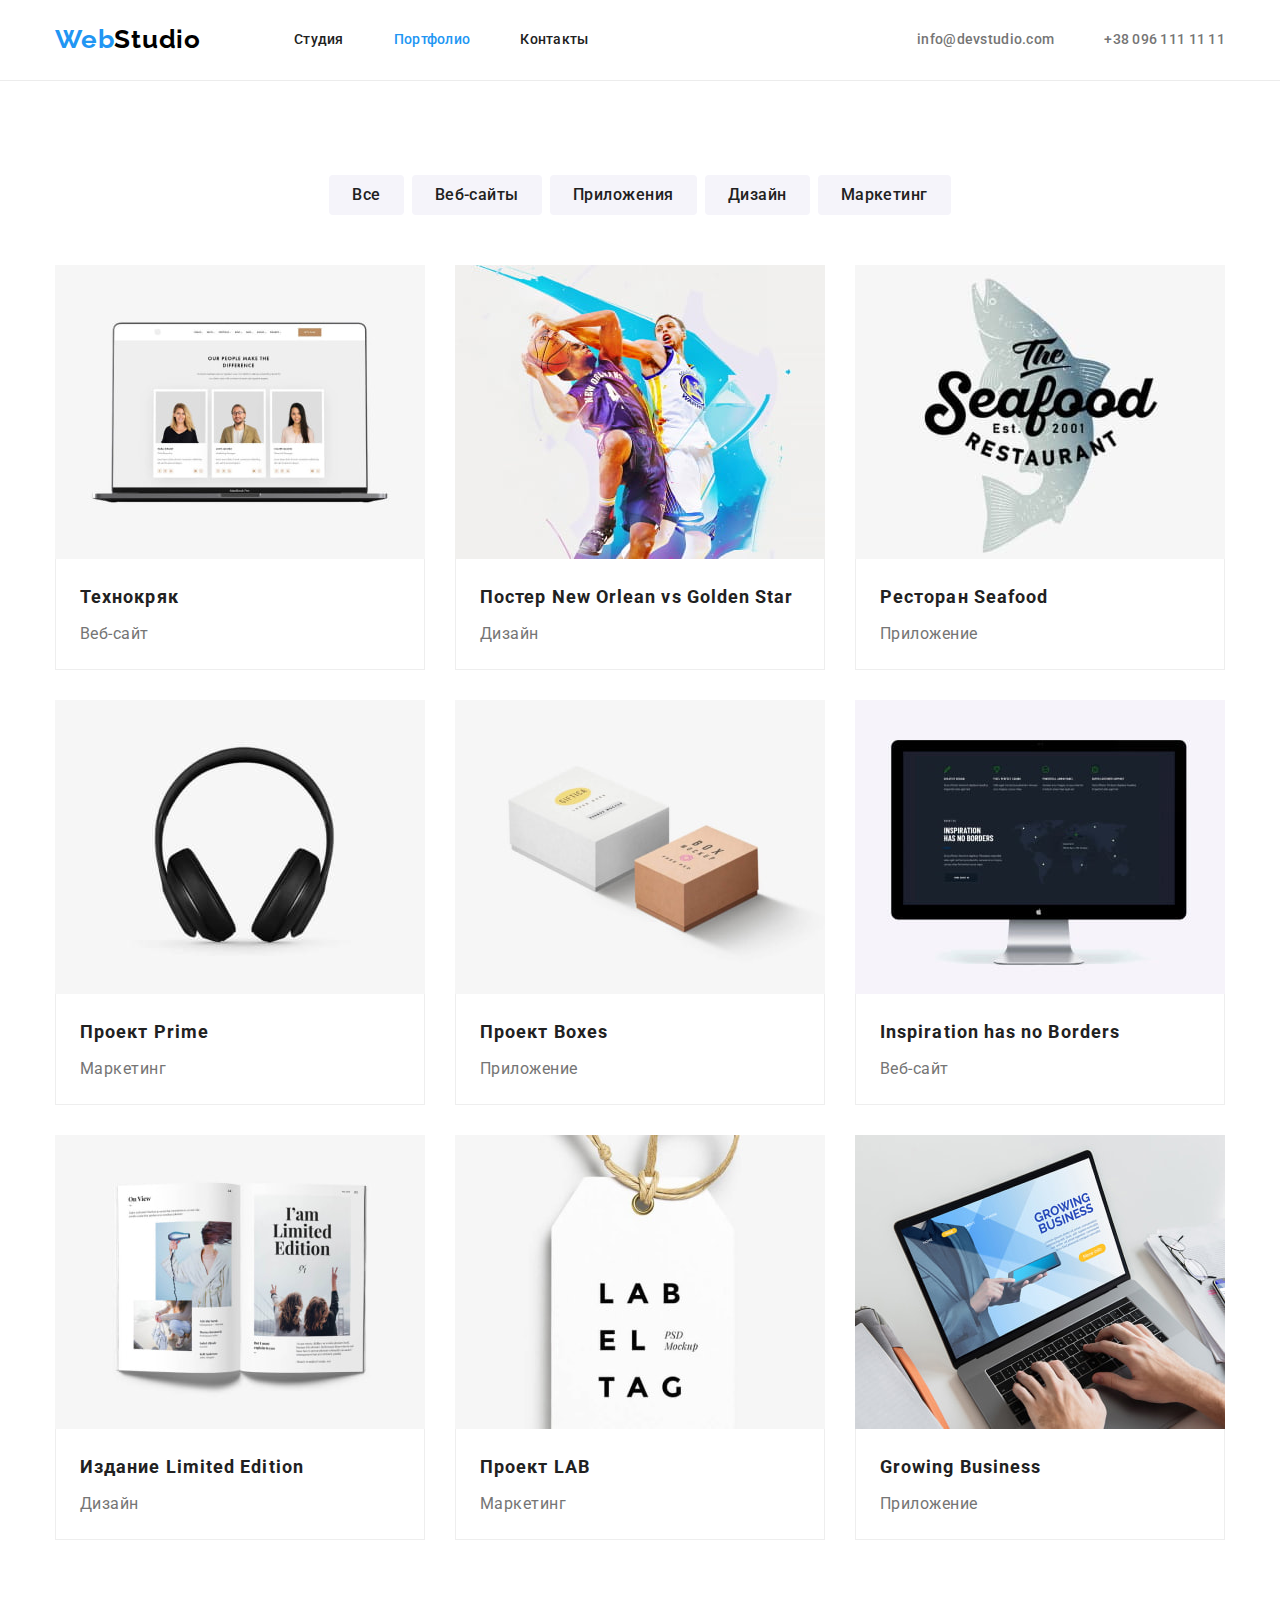
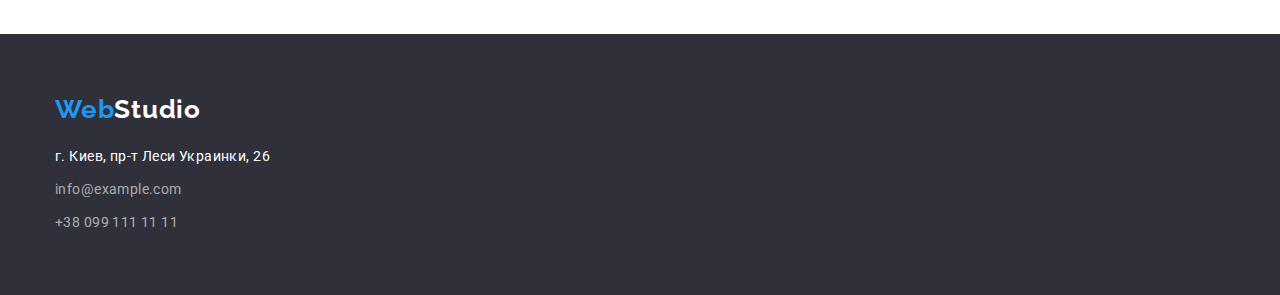
==== portfolio.html @ 54af05c6 "Копирует файлы из предыдущего репозитория" ====
<!DOCTYPE html>
<html lang="ru">
  <head>
    <meta charset="UTF-8" />
    <meta http-equiv="X-UA-Compatible" content="IE=edge" />
    <meta name="viewport" content="width=device-width, initial-scale=1.0" />
    <title>Веб-студия</title>
    <link rel="preconnect" href="https://fonts.googleapis.com" />
    <link rel="preconnect" href="https://fonts.gstatic.com" crossorigin />
    <link
      href="https://fonts.googleapis.com/css2?family=Raleway:wght@700&family=Roboto:wght@400;500;700;900&display=swap"
      rel="stylesheet"
    />
    <link
      rel="stylesheet"
      href="https://cdnjs.cloudflare.com/ajax/libs/modern-normalize/1.1.0/modern-normalize.min.css"
    />
    <link rel="stylesheet" href="./сss/styles.css" />
  </head>
  <body>
    <header class="header">
      <div class="container header-container">
        <nav class="site-nav">
          <a class="logo link" lang="en" href="./index.html"
            >Web<span class="logo-header">Studio</span></a
          >
          <ul class="nav-list list">
            <li class="nav-item">
              <a class="nav-link link" href="./index.html">Студия</a>
            </li>
            <li class="nav-item">
              <a class="nav-link link current" href="./portfolio.html">Портфолио</a>
            </li>
            <li class="nav-item"><a class="nav-link link" href="#contacts">Контакты</a></li>
          </ul>
        </nav>
        <ul class="contact-list list">
          <li class="contact-header-item">
            <a class="contact-header-link link" href="mailto:info@devstudio.com"
              >info@devstudio.com</a
            >
          </li>
          <li class="contact-header-item">
            <a class="contact-header-link link" href="tel:+380961111111">+38 096 111 11 11</a>
          </li>
        </ul>
      </div>
    </header>
    <main>
      <section class="section">
        <div class="container">
          <h1 class="visually-hidden">Портфолио cтудии</h1>
          <ul class="button-list list">
            <li class="portfolio-button-item">
              <button class="portfolio-button" type="button">Все</button>
            </li>
            <li class="portfolio-button-item">
              <button class="portfolio-button" type="button">Веб-сайты</button>
            </li>
            <li class="portfolio-button-item">
              <button class="portfolio-button" type="button">Приложения</button>
            </li>
            <li class="portfolio-button-item">
              <button class="portfolio-button" type="button">Дизайн</button>
            </li>
            <li class="portfolio-button-item">
              <button class="portfolio-button" type="button">Маркетинг</button>
            </li>
          </ul>
          <ul class="portfolio-list list">
            <li class="portfolio-card">
              <img
                src="./images/portfolio-img1.jpg"
                alt="Проект веб-сайта"
                width="370"
                height="294"
              />
              <div class="portfolio-wrapper">
                <h2 class="portfolio-title">Технокряк</h2>
                <p class="portfolio-text">Веб-сайт</p>
              </div>
            </li>
            <li class="portfolio-card">
              <img
                src="./images/portfolio-img2.jpg"
                alt="Проект дизайна постера"
                width="370"
                height="294"
              />
              <div class="portfolio-wrapper">
                <h2 class="portfolio-title">
                  Постер <span lang="en">New Orlean vs Golden Star</span>
                </h2>
                <p class="portfolio-text">Дизайн</p>
              </div>
            </li>
            <li class="portfolio-card">
              <img
                src="./images/portfolio-img3.jpg"
                alt="Проект приложения"
                width="370"
                height="294"
              />
              <div class="portfolio-wrapper">
                <h2 class="portfolio-title">Ресторан <span lang="en">Seafood</span></h2>
                <p class="portfolio-text">Приложение</p>
              </div>
            </li>
            <li class="portfolio-card">
              <img
                src="./images/portfolio-img4.jpg"
                alt="Маркетинговый проект"
                width="370"
                height="294"
              />
              <div class="portfolio-wrapper">
                <h2 class="portfolio-title">Проект <span lang="en">Prime</span></h2>
                <p class="portfolio-text">Маркетинг</p>
              </div>
            </li>
            <li class="portfolio-card">
              <img
                src="./images/portfolio-img5.jpg"
                alt="Проект приложения"
                width="370"
                height="294"
              />
              <div class="portfolio-wrapper">
                <h2 class="portfolio-title">Проект <span lang="en">Boxes</span></h2>
                <p class="portfolio-text">Приложение</p>
              </div>
            </li>
            <li class="portfolio-card">
              <img
                src="./images/portfolio-img6.jpg"
                alt="Проект веб-сайта"
                width="370"
                height="294"
              />
              <div class="portfolio-wrapper">
                <h2 class="portfolio-title" lang="en">Inspiration has no Borders</h2>
                <p class="portfolio-text">Веб-сайт</p>
              </div>
            </li>
            <li class="portfolio-card">
              <img
                src="./images/portfolio-img7.jpg"
                alt="Проект дизайна издания"
                width="370"
                height="294"
              />
              <div class="portfolio-wrapper">
                <h2 class="portfolio-title">Издание <span lang="en">Limited Edition</span></h2>
                <p class="portfolio-text">Дизайн</p>
              </div>
            </li>
            <li class="portfolio-card">
              <img
                src="./images/portfolio-img8.jpg"
                alt="Маркетинговый проект"
                width="370"
                height="294"
              />
              <div class="portfolio-wrapper">
                <h2 class="portfolio-title">Проект <span lang="en">LAB</span></h2>
                <p class="portfolio-text">Маркетинг</p>
              </div>
            </li>
            <li class="portfolio-card">
              <img
                src="./images/portfolio-img9.jpg"
                alt="Проект приложения"
                width="370"
                height="294"
              />
              <div class="portfolio-wrapper">
                <h2 class="portfolio-title" lang="en">Growing Business</h2>
                <p class="portfolio-text">Приложение</p>
              </div>
            </li>
          </ul>
        </div>
      </section>
    </main>
    <footer class="footer">
      <div class="container">
        <a class="logo link" lang="en" href="./index.html"
          >Web<span class="logo-footer">Studio</span></a
        >
        <address id="contacts">
          <ul class="list">
            <li class="adress-street-item">
              <a class="address-street link" href="https://goo.gl/maps/kSrC2yLhnCnVmhvy7"
                >г. Киев, пр-т Леси Украинки, 26</a
              >
            </li>
            <li class="contact-footer-item">
              <a class="contact-footer link" href="mailto:info@example.com">info@example.com</a>
            </li>
            <li class="contact-footer-item">
              <a class="contact-footer link" href="tel:+380991111111">+38 099 111 11 11</a>
            </li>
          </ul>
        </address>
      </div>
    </footer>
  </body>
</html>
---- сss/styles.css ----
:root {
  --primary-white-color: #ffffff; /**белый цвет фона и текста, логотипа в футере**/
  --theme-dark-color: #2f303a; /*темно серый цвет фона**/
  --theme-light-color: #f5f4fa; /**светло серый текст фона**/
  --accent-color: #2196f3; /**синий цвет выделения ссылок и кнопок при ховере, фокусе**/
  --text-primary-color: #212121; /**темно серый цвет тектса**/
  --text-secondary-color: #757575; /**основной светло серый цвет текста**/
  --text-primary-font: Roboto, sans-serif; /**основшой шрифт текта**/
  --text-secondary-font: Raleway, sans-serif; /**шрифт текста логотипа**/
}
body {
  font-family: var(--text-primary-font);
  color: var(--text-primary-color);
  background-color: var(--primary-white-color);
}

/* ПАРАМЕТРЫ КОНТЕЙНЕРА */
.container {
  margin-left: auto;
  margin-right: auto;
  width: 1200px;
  padding-left: 15px;
  padding-right: 15px;
}

/* СБРОС ОФОРМЛЕНИЯ ДЛЯ СПИСКОВ И ССЫЛОК; СБРОС PADDING И MARGIN ДЛЯ СПИСКОВ, ТЕКСТА, ЗАГЛАВИЙ*/
h1,
h2,
h3,
p {
  margin-top: 0;
  margin-bottom: 0;
}
ul {
  margin-top: 0;
  margin-bottom: 0;
  padding-left: 0;
}
img {
  display: block;
  max-width: 100%;
  height: auto;
}

.list {
  list-style: none;
}
.link {
  text-decoration: none;
}
.visually-hidden {
  position: absolute;
  width: 1px;
  height: 1px;
  margin: -1px;
  border: 0;
  padding: 0;
  white-space: nowrap;
  clip-path: inset(100%);
  clip: rect(0 0 0 0);
  overflow: hidden;
}
/* НEADER */
.header {
  padding-top: 24px;
  padding-bottom: 25px;
  border-bottom: 1px solid #ececec;
}
.header-container {
  display: flex;
  align-items: center;
}
/* LOGO-HEADER + LOGO-FOOTER*/
.logo {
  font-family: var(--text-secondary-font);
  font-weight: 700;
  font-size: 26px;
  line-height: 1.19;
  letter-spacing: 0.03em;
  color: var(--accent-color);
  margin-right: 93px;
}
.logo-header {
  color: #000000;
}
.logo-footer {
  color: var(--primary-white-color);
}

/*НАВИГАЦИЯ САЙТА И КОНТАКТЫ В ХЕДЕРЕ */
.site-nav,
.nav-list {
  display: flex;
  align-items: center;
}
.contact-list {
  display: flex;
  align-items: center;
  margin-left: auto;
}
.nav-item:not(:last-child) {
  margin-right: 50px;
}
.contact-header-item:not(:last-child) {
  margin-right: 50px;
}
.nav-link,
.contact-header-link {
  font-weight: 500;
  font-size: 14px;
  line-height: 1.14;
  letter-spacing: 0.02em;
  padding: 10px 0;
}
.nav-link {
  color: var(--text-primary-color);
}
.contact-header-link {
  color: var(--text-secondary-color);
}
.nav-link:focus,
.nav-link:hover,
.contact-header-link:focus,
.contact-header-link:hover {
  color: var(--accent-color);
}
.current {
  color: var(--accent-color);
}

/* FOTTER */
.footer {
  background-color: var(--theme-dark-color);
  padding-top: 60px;
  padding-bottom: 60px;
}
address {
  font-style: normal;
  margin-top: 20px;
}
.adress-street-item {
  margin-bottom: 9px;
}
.contact-footer-item:not(:last-child) {
  margin-bottom: 9px;
}
.address-street,
.contact-footer {
  font-size: 14px;
  line-height: 1.71;
  letter-spacing: 0.03em;
}
.address-street {
  color: var(--primary-white-color);
}
.contact-footer {
  color: rgba(255, 255, 255, 0.6);
}
.contact-footer:hover,
.contact-footer:focus {
  color: var(--accent-color);
}

/* MAIN*/
/* HERO */
.hero {
  background-color: var(--theme-dark-color);
  text-align: center;
  padding-top: 200px;
  padding-bottom: 200px;
}
.hero-title {
  font-weight: 900;
  font-size: 44px;
  line-height: 1.36;
  text-align: center;
  letter-spacing: 0.06em;
  text-transform: uppercase;
  color: var(--primary-white-color);
  width: 696px;
  margin-bottom: 30px;
  margin-left: auto;
  margin-right: auto;
}
.hero-button {
  font-family: var(--text-primary-font);
  font-weight: 700;
  font-size: 16px;
  line-height: 1.88;
  text-align: center;
  letter-spacing: 0.06em;
  cursor: pointer;
  color: var(--primary-white-color);
  background-color: var(--accent-color);
  padding: 10px 32px;
  min-width: 200px;
  border: 1px solid transparent;
  border-radius: 4px;
  box-shadow: 0px 4px 4px rgba(0, 0, 0, 0.15);
}
.hero-button:hover,
.hero-button:focus {
  background-color: #188ce8;
}
/* CЕКЦИИ  */
.section {
  padding-top: 94px;
  padding-bottom: 94px;
}

/* ОСОБЕННОСТИ */
.features-list {
  display: flex;
  align-items: center;
}
.features-item {
  flex-basis: calc((100% - 90px) / 4);
}
.features-item:not(:last-child) {
  margin-right: 30px;
}
.features-title {
  font-weight: 700;
  font-size: 14px;
  line-height: 1.14;
  letter-spacing: 0.03em;
  text-transform: uppercase;
  margin-bottom: 10px;
}
.features-text {
  font-size: 14px;
  line-height: 1.71;
  letter-spacing: 0.03em;
  color: var(--text-secondary-color);
}

/* ЧЕМ МЫ ЗАНИМАЕМСЯ + НАША КОМАНДА */
.section-title {
  font-weight: 700;
  font-size: 36px;
  line-height: 1.17;
  text-align: center;
  letter-spacing: 0.03em;
  margin-bottom: 50px;
}
.work-directions {
  padding-top: 0;
}
.work-directions-list {
  display: flex;
}
.work-directions-item {
  flex-basis: calc((100% - 60px) / 3);
}
.work-directions-item:not(:last-child) {
  margin-right: 30px;
}
.team {
  background-color: var(--theme-light-color);
}
.team-list {
  display: flex;
  flex-wrap: wrap;
}
.team-card {
  background-color: var(--primary-white-color);
  flex-basis: calc((100% - 90px) / 4);
}
.team-card:not(:last-child) {
  margin-right: 30px;
}
.team-wrapper {
  padding-top: 30px;
  padding-bottom: 30px;
  border-radius: 0px 0px 4px 4px;
  box-shadow: 0px 1px 3px rgba(0, 0, 0, 0.12), 0px 1px 1px rgba(0, 0, 0, 0.14),
    0px 2px 1px rgba(0, 0, 0, 0.2);
}
.team-title,
.team-text {
  font-size: 16px;
  line-height: 1.19;
  text-align: center;
  letter-spacing: 0.03em;
}
.team-title {
  font-weight: 500;
  margin-bottom: 10px;
}
.team-text {
  color: var(--text-secondary-color);
}

/*///////////////////////ВТОРАЯ СТРАНИЦА/////////////////////////////  */
/*ПОРТФОЛИО */
.button-list {
  display: flex;
  justify-content: center;
  margin-bottom: 50px;
}
.portfolio-button {
  font-family: var(--text-primary-font);
  font-weight: 500;
  font-size: 16px;
  line-height: 1.63;
  text-align: center;
  letter-spacing: 0.03em;
  cursor: pointer;
  color: var(--text-primary-color);
  background-color: var(--theme-light-color);
  padding: 6px 22px;
  min-width: 73px;
  border: 1px solid transparent;
  border-radius: 4px;
}
.portfolio-button-item:not(:last-child) {
  margin-right: 8px;
}
.portfolio-button:active,
.portfolio-button:hover,
.portfolio-button:focus {
  color: var(--primary-white-color);
  background-color: var(--accent-color);
  box-shadow: 0px 3px 1px rgba(0, 0, 0, 0.1), 0px 1px 2px rgba(0, 0, 0, 0.08),
    0px 2px 2px rgba(0, 0, 0, 0.12);
}
.portfolio-list {
  display: flex;
  flex-wrap: wrap;
}
.portfolio-card {
  flex-basis: calc((100% - 60px) / 3);
}
.portfolio-card:not(:nth-child(3n)) {
  margin-right: 30px;
}
.portfolio-card:not(:nth-last-child(-n + 3)) {
  margin-bottom: 30px;
}
.portfolio-wrapper {
  padding: 20px 24px;
  border-left: 1px solid #eeeeee;
  border-right: 1px solid #eeeeee;
  border-bottom: 1px solid #eeeeee;
}
.portfolio-title {
  font-weight: 700;
  font-size: 18px;
  line-height: 2;
  letter-spacing: 0.06em;
  margin-bottom: 4px;
}
.portfolio-text {
  font-size: 16px;
  line-height: 1.88;
  letter-spacing: 0.03em;
  color: var(--text-secondary-color);
}
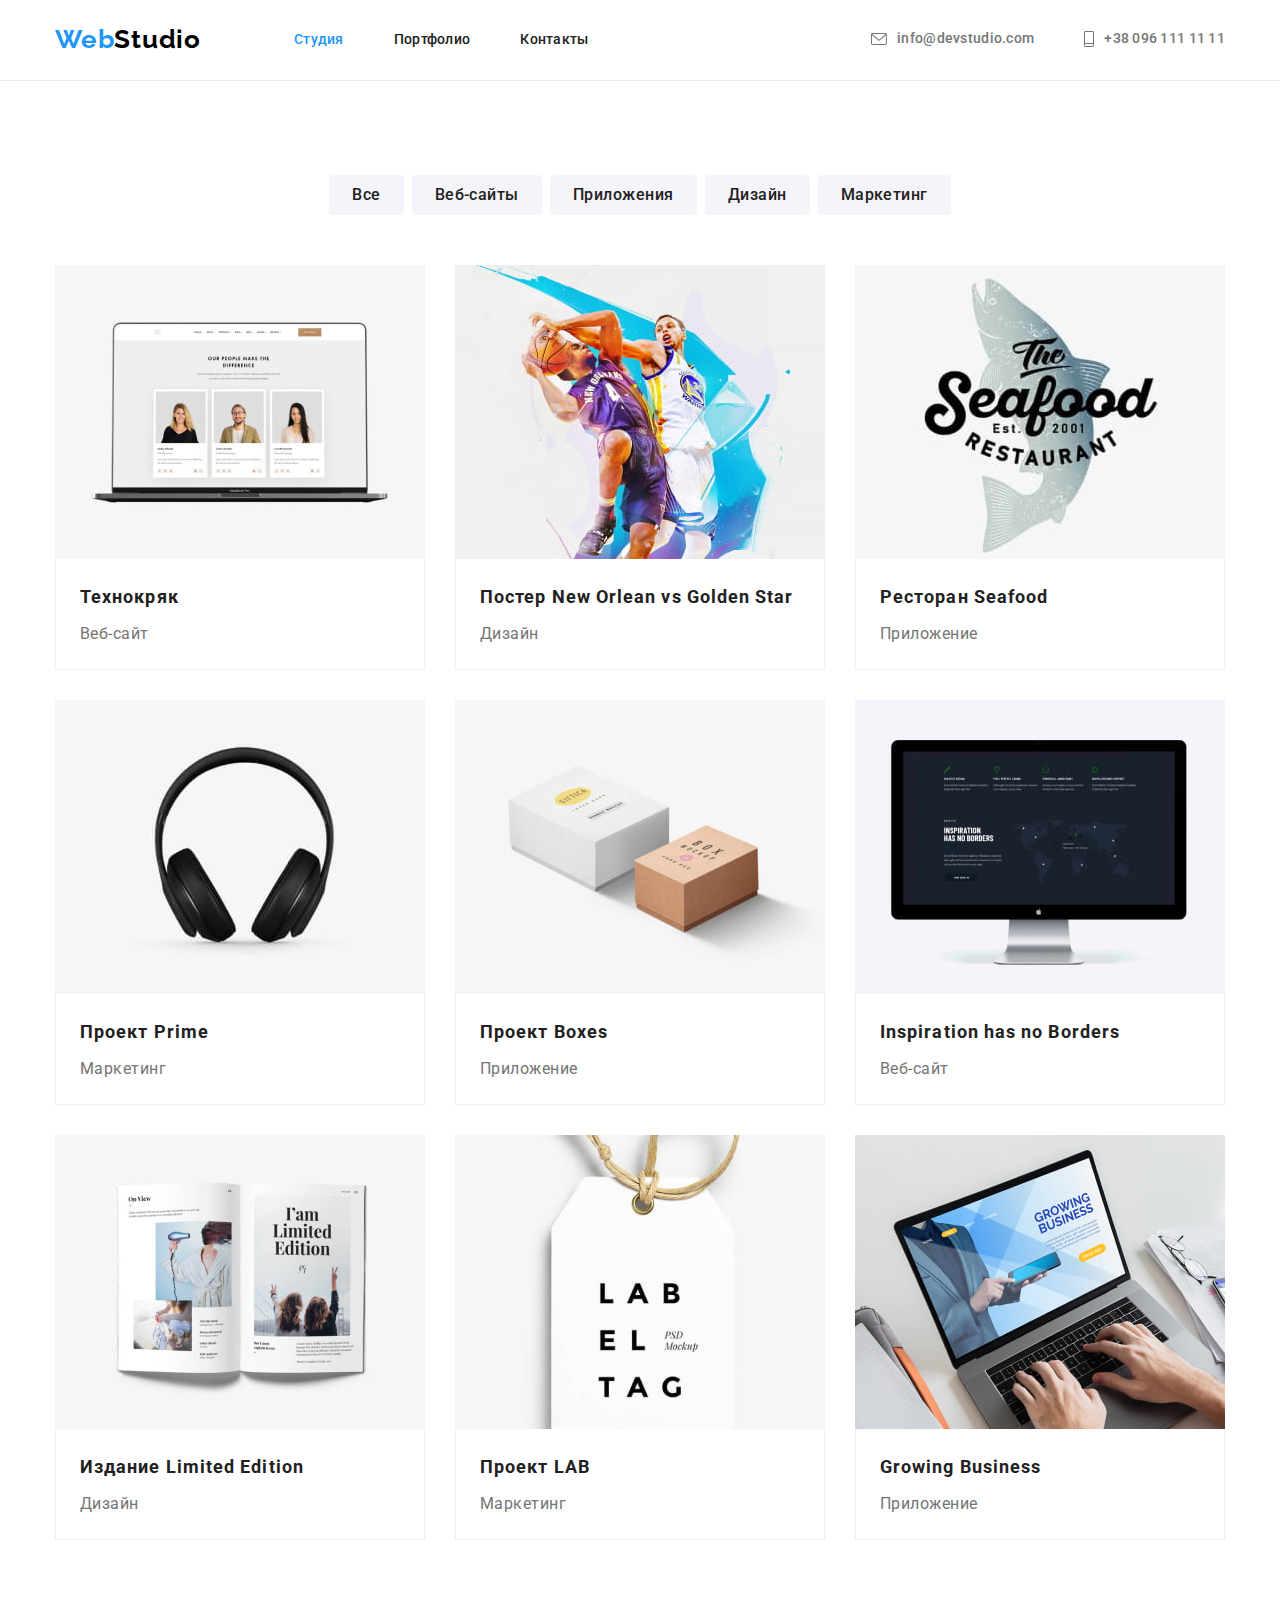
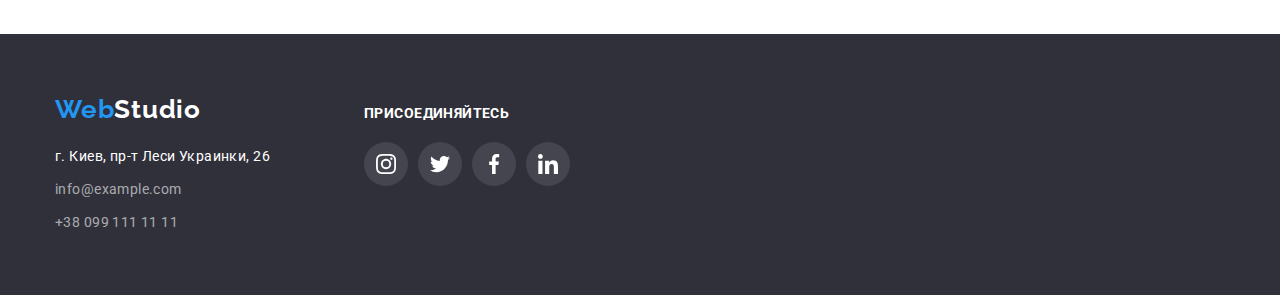
==== commit 5bf44224: "Добавляет хедер и футер с изменениями в портфолио" ====
--- a/portfolio.html
+++ b/portfolio.html
@@ -26,22 +26,28 @@
           >
           <ul class="nav-list list">
             <li class="nav-item">
-              <a class="nav-link link" href="./index.html">Студия</a>
+              <a class="nav-link link current" href="./index.html">Студия</a>
             </li>
             <li class="nav-item">
-              <a class="nav-link link current" href="./portfolio.html">Портфолио</a>
+              <a class="nav-link link" href="./portfolio.html">Портфолио</a>
             </li>
             <li class="nav-item"><a class="nav-link link" href="#contacts">Контакты</a></li>
           </ul>
         </nav>
         <ul class="contact-list list">
           <li class="contact-header-item">
-            <a class="contact-header-link link" href="mailto:info@devstudio.com"
+            <a class="contact-header-link link" href="mailto:info@devstudio.com">
+              <svg class="contact-icon" width="16" height="12">
+                <use href="./images/icons.svg#mail"></use></svg
               >info@devstudio.com</a
             >
           </li>
           <li class="contact-header-item">
-            <a class="contact-header-link link" href="tel:+380961111111">+38 096 111 11 11</a>
+            <a class="contact-header-link link" href="tel:+380961111111">
+              <svg class="contact-icon" width="10" height="16">
+                <use href="./images/icons.svg#phone"></use></svg
+              >+38 096 111 11 11</a
+            >
           </li>
         </ul>
       </div>
@@ -183,25 +189,60 @@
       </section>
     </main>
     <footer class="footer">
-      <div class="container">
-        <a class="logo link" lang="en" href="./index.html"
-          >Web<span class="logo-footer">Studio</span></a
-        >
-        <address id="contacts">
-          <ul class="list">
-            <li class="adress-street-item">
-              <a class="address-street link" href="https://goo.gl/maps/kSrC2yLhnCnVmhvy7"
-                >г. Киев, пр-т Леси Украинки, 26</a
-              >
-            </li>
-            <li class="contact-footer-item">
-              <a class="contact-footer link" href="mailto:info@example.com">info@example.com</a>
-            </li>
-            <li class="contact-footer-item">
-              <a class="contact-footer link" href="tel:+380991111111">+38 099 111 11 11</a>
-            </li>
-          </ul>
-        </address>
+      <div class="container footer-container">
+        <div class="adress-panel">
+          <a class="logo link" lang="en" href="./index.html"
+            >Web<span class="logo-footer">Studio</span></a
+          >
+          <address id="contacts">
+            <ul class="list">
+              <li class="adress-street-item">
+                <a class="address-street link" href="https://goo.gl/maps/kSrC2yLhnCnVmhvy7"
+                  >г. Киев, пр-т Леси Украинки, 26</a
+                >
+              </li>
+              <li class="contact-footer-item">
+                <a class="contact-footer link" href="mailto:info@example.com">info@example.com</a>
+              </li>
+              <li class="contact-footer-item">
+                <a class="contact-footer link" href="tel:+380991111111">+38 099 111 11 11</a>
+              </li>
+            </ul>
+          </address>
+        </div>
+        <div class="join-panel">
+          <p class="join-panel-text">Присоединяйтесь</p>
+          <ul class="footer-social-list list">
+            <li class="footer-social-list-item">
+              <a class="footer-social-list-link" href="https://www.instagram.com/" target="_blank">
+                <svg class="footer-social-list-icon" width="20" height="20">
+                  <use href="./images/icons.svg#instagram"></use>
+                </svg>
+              </a>
+            </li>
+            <li class="footer-social-list-item">
+              <a class="footer-social-list-link" href="https://twitter.com/" target="_blank">
+                <svg class="footer-social-list-icon" width="20" height="20">
+                  <use href="./images/icons.svg#twitter"></use>
+                </svg>
+              </a>
+            </li>
+            <li class="footer-social-list-item">
+              <a class="footer-social-list-link" href="https://uk-ua.facebook.com/" target="_blank">
+                <svg class="footer-social-list-icon" width="20" height="20">
+                  <use href="./images/icons.svg#facebook"></use>
+                </svg>
+              </a>
+            </li>
+            <li class="footer-social-list-item">
+              <a class="footer-social-list-link" href="https://www.linkedin.com/" target="_blank">
+                <svg class="footer-social-list-icon" width="20" height="20">
+                  <use href="./images/icons.svg#linkedin"></use>
+                </svg>
+              </a>
+            </li>
+          </ul>
+        </div>
       </div>
     </footer>
   </body>
--- a/сss/styles.css
+++ b/сss/styles.css
@@ -7,6 +7,7 @@
   --text-secondary-color: #757575; /**основной светло серый цвет текста**/
   --text-primary-font: Roboto, sans-serif; /**основшой шрифт текта**/
   --text-secondary-font: Raleway, sans-serif; /**шрифт текста логотипа**/
+  --icon-primary-color: #afb1b8; /**основной цвет иконок соцсетей и партнеров**/
 }
 body {
   font-family: var(--text-primary-font);
@@ -110,13 +111,15 @@
   font-size: 14px;
   line-height: 1.14;
   letter-spacing: 0.02em;
-  padding: 10px 0;
+  padding: 5px 0;
 }
 .nav-link {
   color: var(--text-primary-color);
 }
 .contact-header-link {
   color: var(--text-secondary-color);
+  display: flex;
+  align-items: center;
 }
 .nav-link:focus,
 .nav-link:hover,
@@ -124,6 +127,14 @@
 .contact-header-link:hover {
   color: var(--accent-color);
 }
+.contact-icon {
+  fill: var(--text-secondary-color);
+  margin-right: 10px;
+}
+.contact-header-link:focus .contact-icon,
+.contact-header-link:hover .contact-icon {
+  fill: var(--accent-color);
+}
 .current {
   color: var(--accent-color);
 }
@@ -138,6 +149,13 @@
   font-style: normal;
   margin-top: 20px;
 }
+.footer-container {
+  display: flex;
+  align-items: baseline;
+}
+.adress-panel {
+  margin-right: 70px;
+}
 .adress-street-item {
   margin-bottom: 9px;
 }
@@ -160,11 +178,44 @@
 .contact-footer:focus {
   color: var(--accent-color);
 }
-
+.join-panel-text {
+  font-weight: 700;
+  font-size: 14px;
+  line-height: 1.14;
+  letter-spacing: 0.03em;
+  text-transform: uppercase;
+  color: var(--primary-white-color);
+  margin-bottom: 20px;
+}
+.footer-social-list {
+  display: flex;
+}
+.footer-social-list-item:not(:last-child) {
+  margin-right: 10px;
+}
+.footer-social-list-link {
+  display: flex;
+  justify-content: center;
+  align-items: center;
+  height: 44px;
+  width: 44px;
+  border-radius: 50%;
+  background: rgba(255, 255, 255, 0.1);
+}
+.footer-social-list-icon {
+  fill: var(--primary-white-color);
+}
+.footer-social-list-link:hover,
+.footer-social-list-link:focus {
+  background-color: var(--accent-color);
+}
 /* MAIN*/
 /* HERO */
 .hero {
+  background-image: linear-gradient(rgba(47, 48, 58, 0.4), rgba(47, 48, 58, 0.4)),
+    url('../images/hero-bg.jpg');
   background-color: var(--theme-dark-color);
+  background-size: cover;
   text-align: center;
   padding-top: 200px;
   padding-bottom: 200px;
@@ -211,13 +262,22 @@
 /* ОСОБЕННОСТИ */
 .features-list {
   display: flex;
-  align-items: center;
 }
 .features-item {
   flex-basis: calc((100% - 90px) / 4);
 }
 .features-item:not(:last-child) {
   margin-right: 30px;
+}
+.features-icon-wrapper {
+  display: flex;
+  justify-content: center;
+  align-items: center;
+  padding: 25px 100px;
+  background-color: #f5f4fa;
+  margin-bottom: 30px;
+  min-height: 120px;
+  border-radius: 4px;
 }
 .features-title {
   font-weight: 700;
@@ -270,8 +330,7 @@
   margin-right: 30px;
 }
 .team-wrapper {
-  padding-top: 30px;
-  padding-bottom: 30px;
+  padding: 30px 32px;
   border-radius: 0px 0px 4px 4px;
   box-shadow: 0px 1px 3px rgba(0, 0, 0, 0.12), 0px 1px 1px rgba(0, 0, 0, 0.14),
     0px 2px 1px rgba(0, 0, 0, 0.2);
@@ -289,8 +348,61 @@
 }
 .team-text {
   color: var(--text-secondary-color);
-}
-
+  margin-bottom: 16px;
+}
+.social-list {
+  display: flex;
+  justify-content: space-between;
+}
+.social-list-link {
+  display: flex;
+  justify-content: center;
+  align-items: center;
+  height: 44px;
+  width: 44px;
+  border-radius: 50%;
+}
+.social-list-icon {
+  fill: var(--icon-primary-color);
+}
+.social-list-link:hover,
+.social-list-link:focus {
+  background-color: var(--accent-color);
+}
+.social-list-link:hover .social-list-icon,
+.social-list-link:focus .social-list-icon {
+  fill: var(--primary-white-color);
+}
+
+/* ПОСТОЯННЫЕ КЛИЕНТЫ */
+.clients-list {
+  display: flex;
+}
+.clients-item {
+  flex-basis: calc((100% - 150px) / 6);
+}
+.clients-item:not(:last-child) {
+  margin-right: 30px;
+}
+.clients-link {
+  display: flex;
+  justify-content: center;
+  align-items: center;
+  min-height: 92px;
+  border: 1px solid var(--icon-primary-color);
+  border-radius: 4px;
+}
+.clients-icon {
+  fill: var(--icon-primary-color);
+}
+.clients-link:hover,
+.client-link:focus {
+  border: 1px solid var(--accent-color);
+}
+.clients-link:hover .clients-icon,
+.clients-link:focus .clients-icon {
+  fill: var(--accent-color);
+}
 /*///////////////////////ВТОРАЯ СТРАНИЦА/////////////////////////////  */
 /*ПОРТФОЛИО */
 .button-list {
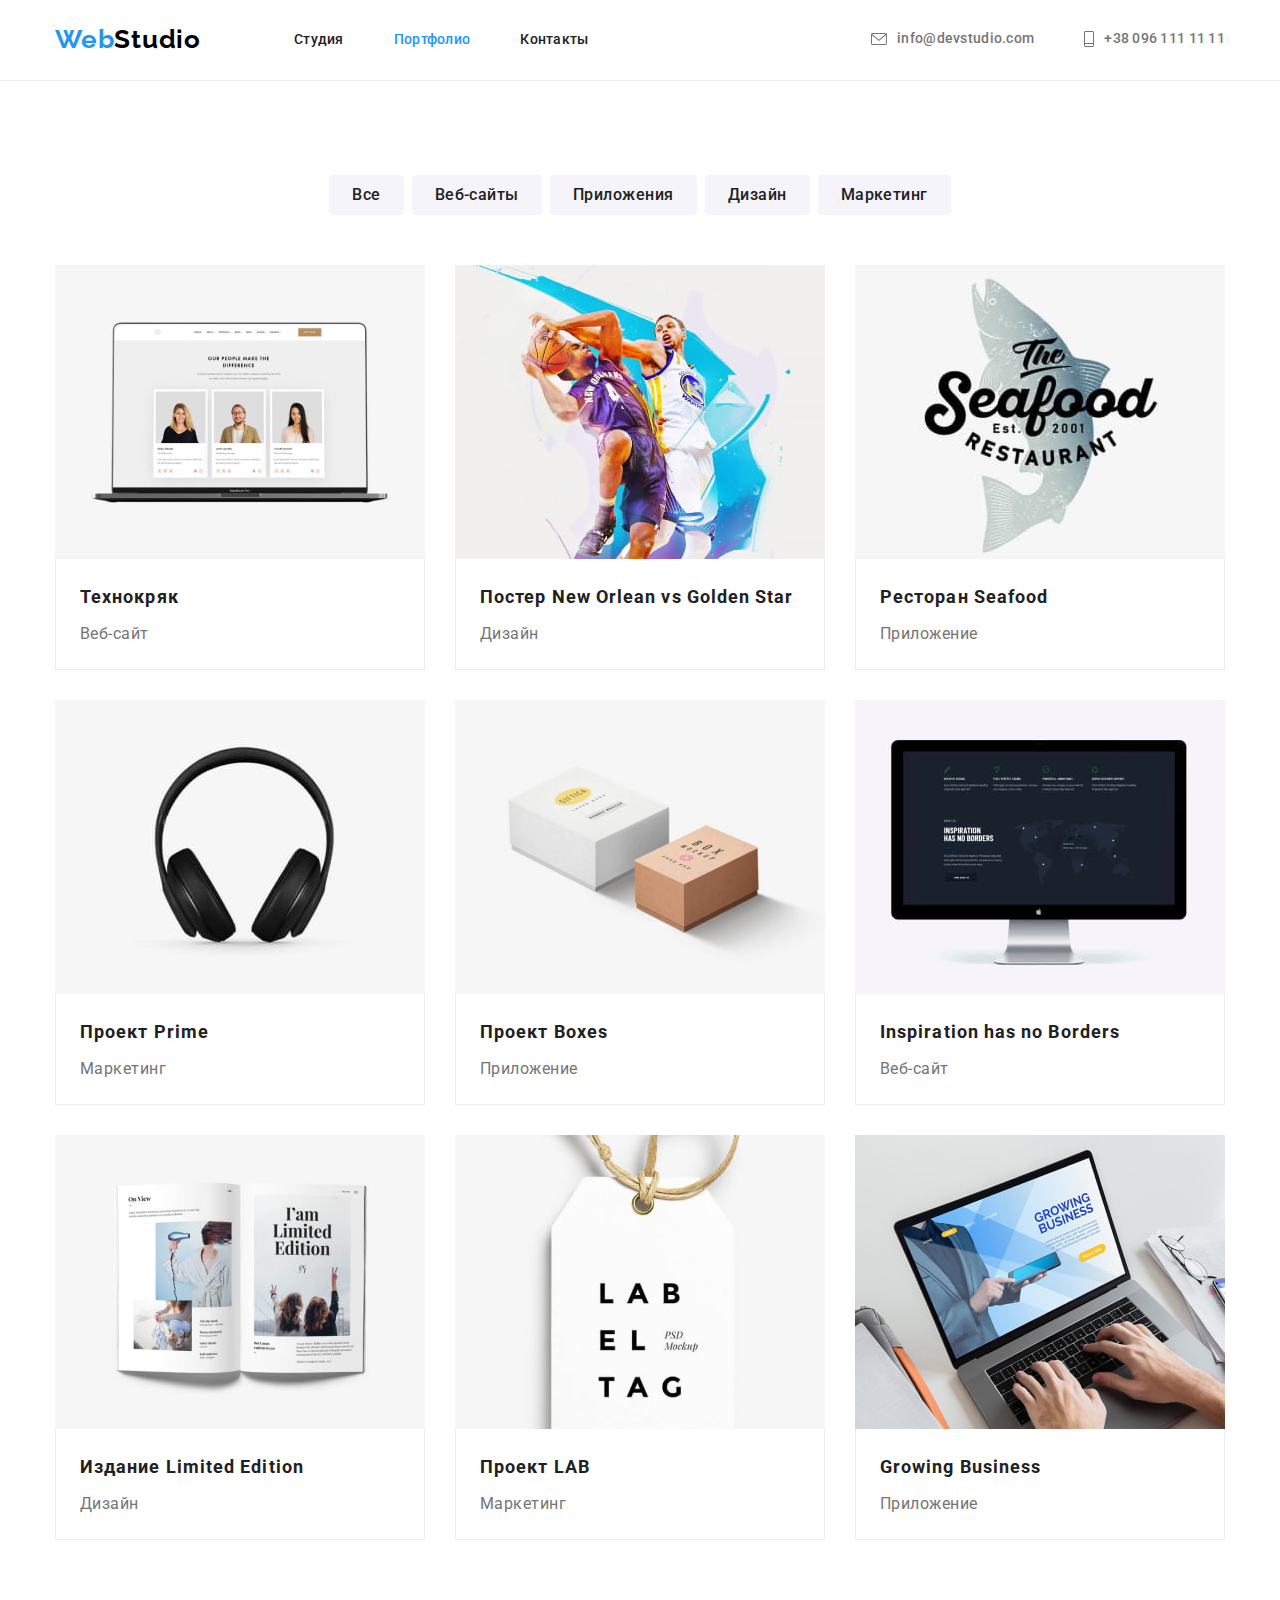
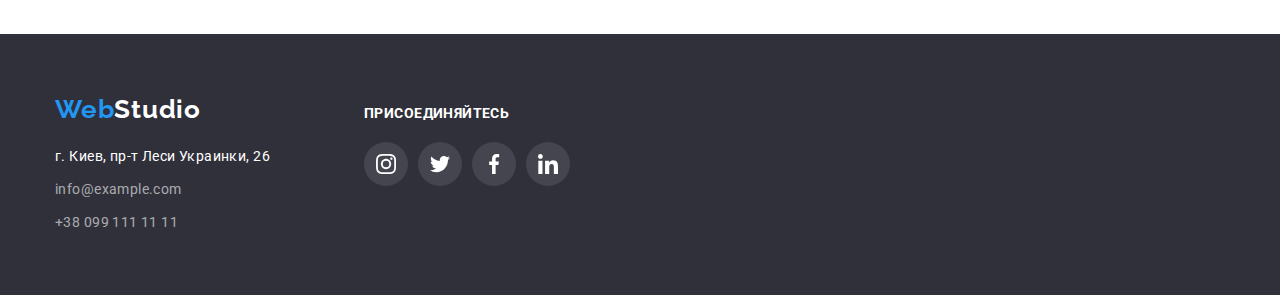
==== commit d8256a10: "Добавляет current портфолио" ====
--- a/portfolio.html
+++ b/portfolio.html
@@ -26,10 +26,10 @@
           >
           <ul class="nav-list list">
             <li class="nav-item">
-              <a class="nav-link link current" href="./index.html">Студия</a>
+              <a class="nav-link link" href="./index.html">Студия</a>
             </li>
             <li class="nav-item">
-              <a class="nav-link link" href="./portfolio.html">Портфолио</a>
+              <a class="nav-link link current" href="./portfolio.html">Портфолио</a>
             </li>
             <li class="nav-item"><a class="nav-link link" href="#contacts">Контакты</a></li>
           </ul>
--- a/сss/styles.css
+++ b/сss/styles.css
@@ -212,6 +212,8 @@
 /* MAIN*/
 /* HERO */
 .hero {
+  max-width: 1600px;
+  margin: 0 auto;
   background-image: linear-gradient(rgba(47, 48, 58, 0.4), rgba(47, 48, 58, 0.4)),
     url('../images/hero-bg.jpg');
   background-color: var(--theme-dark-color);
@@ -449,6 +451,10 @@
 .portfolio-card:not(:nth-last-child(-n + 3)) {
   margin-bottom: 30px;
 }
+.portfolio-card:hover {
+  box-shadow: 0px 1px 1px rgba(0, 0, 0, 0.12), 0px 4px 4px rgba(0, 0, 0, 0.06),
+    1px 4px 6px rgba(0, 0, 0, 0.16);
+}
 .portfolio-wrapper {
   padding: 20px 24px;
   border-left: 1px solid #eeeeee;
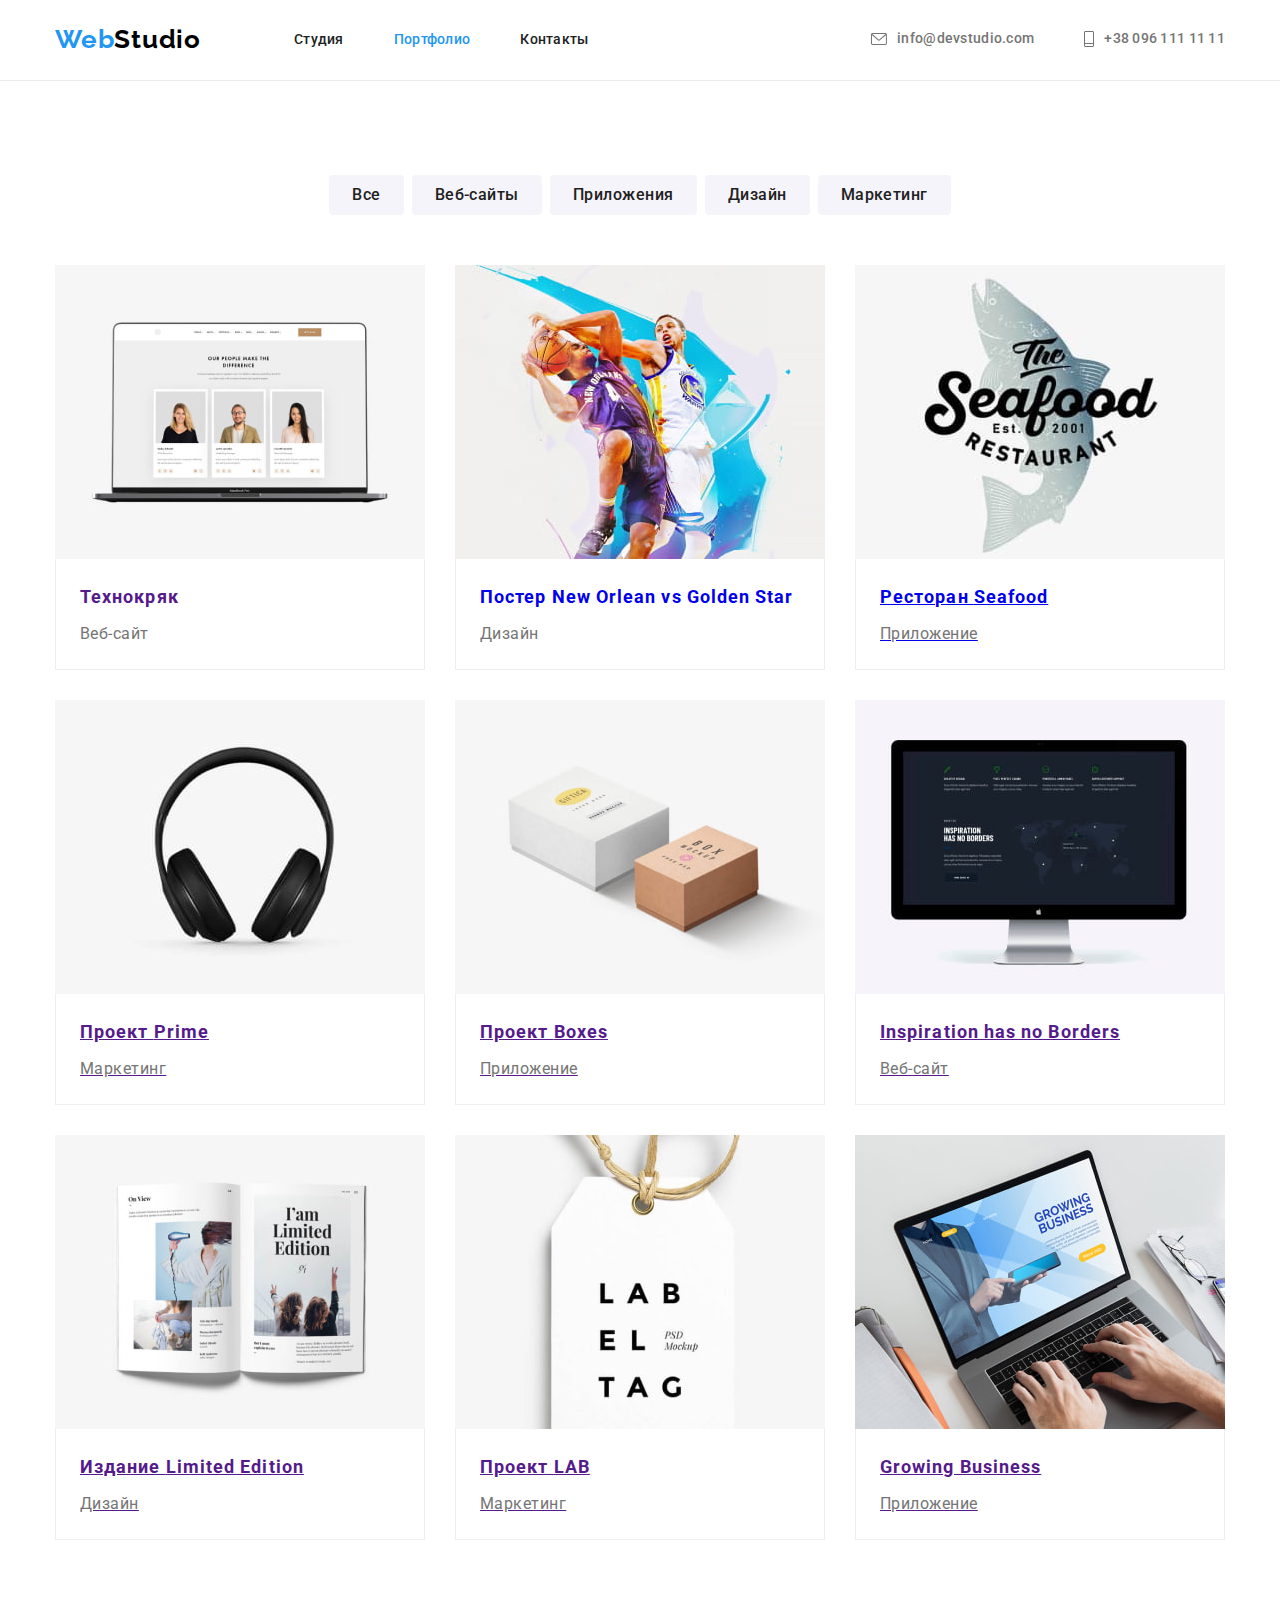
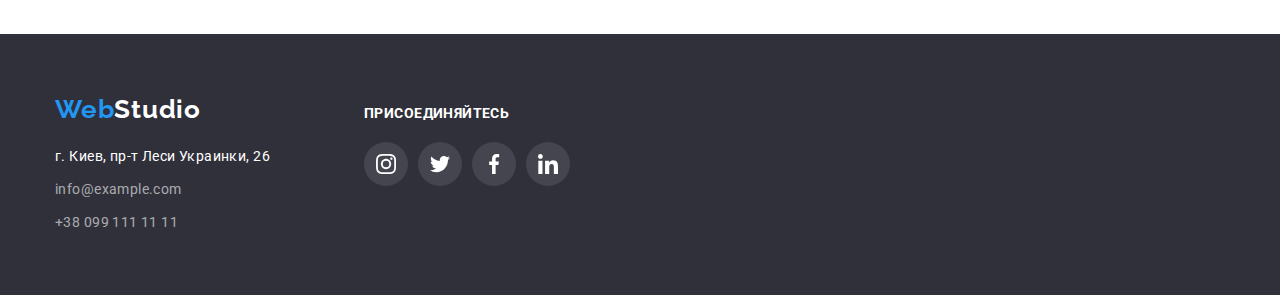
==== commit 8c4bb55a: "Оборачивает карточки в ссылку" ====
--- a/portfolio.html
+++ b/portfolio.html
@@ -75,114 +75,132 @@
           </ul>
           <ul class="portfolio-list list">
             <li class="portfolio-card">
-              <img
-                src="./images/portfolio-img1.jpg"
-                alt="Проект веб-сайта"
-                width="370"
-                height="294"
-              />
-              <div class="portfolio-wrapper">
-                <h2 class="portfolio-title">Технокряк</h2>
-                <p class="portfolio-text">Веб-сайт</p>
-              </div>
-            </li>
-            <li class="portfolio-card">
-              <img
-                src="./images/portfolio-img2.jpg"
-                alt="Проект дизайна постера"
-                width="370"
-                height="294"
-              />
-              <div class="portfolio-wrapper">
-                <h2 class="portfolio-title">
-                  Постер <span lang="en">New Orlean vs Golden Star</span>
-                </h2>
-                <p class="portfolio-text">Дизайн</p>
-              </div>
-            </li>
-            <li class="portfolio-card">
-              <img
-                src="./images/portfolio-img3.jpg"
-                alt="Проект приложения"
-                width="370"
-                height="294"
-              />
-              <div class="portfolio-wrapper">
-                <h2 class="portfolio-title">Ресторан <span lang="en">Seafood</span></h2>
-                <p class="portfolio-text">Приложение</p>
-              </div>
-            </li>
-            <li class="portfolio-card">
-              <img
-                src="./images/portfolio-img4.jpg"
-                alt="Маркетинговый проект"
-                width="370"
-                height="294"
-              />
-              <div class="portfolio-wrapper">
-                <h2 class="portfolio-title">Проект <span lang="en">Prime</span></h2>
-                <p class="portfolio-text">Маркетинг</p>
-              </div>
-            </li>
-            <li class="portfolio-card">
-              <img
-                src="./images/portfolio-img5.jpg"
-                alt="Проект приложения"
-                width="370"
-                height="294"
-              />
-              <div class="portfolio-wrapper">
-                <h2 class="portfolio-title">Проект <span lang="en">Boxes</span></h2>
-                <p class="portfolio-text">Приложение</p>
-              </div>
-            </li>
-            <li class="portfolio-card">
-              <img
-                src="./images/portfolio-img6.jpg"
-                alt="Проект веб-сайта"
-                width="370"
-                height="294"
-              />
-              <div class="portfolio-wrapper">
-                <h2 class="portfolio-title" lang="en">Inspiration has no Borders</h2>
-                <p class="portfolio-text">Веб-сайт</p>
-              </div>
-            </li>
-            <li class="portfolio-card">
-              <img
-                src="./images/portfolio-img7.jpg"
-                alt="Проект дизайна издания"
-                width="370"
-                height="294"
-              />
-              <div class="portfolio-wrapper">
-                <h2 class="portfolio-title">Издание <span lang="en">Limited Edition</span></h2>
-                <p class="portfolio-text">Дизайн</p>
-              </div>
-            </li>
-            <li class="portfolio-card">
-              <img
-                src="./images/portfolio-img8.jpg"
-                alt="Маркетинговый проект"
-                width="370"
-                height="294"
-              />
-              <div class="portfolio-wrapper">
-                <h2 class="portfolio-title">Проект <span lang="en">LAB</span></h2>
-                <p class="portfolio-text">Маркетинг</p>
-              </div>
-            </li>
-            <li class="portfolio-card">
-              <img
-                src="./images/portfolio-img9.jpg"
-                alt="Проект приложения"
-                width="370"
-                height="294"
-              />
-              <div class="portfolio-wrapper">
-                <h2 class="portfolio-title" lang="en">Growing Business</h2>
-                <p class="portfolio-text">Приложение</p>
-              </div>
+              <a class="portfolio-card-link link" href="">
+                <img
+                  src="./images/portfolio-img1.jpg"
+                  alt="Проект веб-сайта"
+                  width="370"
+                  height="294"
+                />
+                <div class="portfolio-wrapper">
+                  <h2 class="portfolio-title">Технокряк</h2>
+                  <p class="portfolio-text">Веб-сайт</p>
+                </div>
+              </a>
+            </li>
+            <li class="portfolio-card">
+              <a class="portfolio-card-link link" href="#">
+                <img
+                  src="./images/portfolio-img2.jpg"
+                  alt="Проект дизайна постера"
+                  width="370"
+                  height="294"
+                />
+                <div class="portfolio-wrapper">
+                  <h2 class="portfolio-title">
+                    Постер <span lang="en">New Orlean vs Golden Star</span>
+                  </h2>
+                  <p class="portfolio-text">Дизайн</p>
+                </div>
+              </a>
+            </li>
+            <li class="portfolio-card">
+              <a class="portfolio-card-link" href="#">
+                <img
+                  src="./images/portfolio-img3.jpg"
+                  alt="Проект приложения"
+                  width="370"
+                  height="294"
+                />
+                <div class="portfolio-wrapper">
+                  <h2 class="portfolio-title">Ресторан <span lang="en">Seafood</span></h2>
+                  <p class="portfolio-text">Приложение</p>
+                </div>
+              </a>
+            </li>
+            <li class="portfolio-card">
+              <a class="portfolio-card-link" href="">
+                <img
+                  src="./images/portfolio-img4.jpg"
+                  alt="Маркетинговый проект"
+                  width="370"
+                  height="294"
+                />
+                <div class="portfolio-wrapper">
+                  <h2 class="portfolio-title">Проект <span lang="en">Prime</span></h2>
+                  <p class="portfolio-text">Маркетинг</p>
+                </div>
+              </a>
+            </li>
+            <li class="portfolio-card">
+              <a class="portfolio-card-link" href="">
+                <img
+                  src="./images/portfolio-img5.jpg"
+                  alt="Проект приложения"
+                  width="370"
+                  height="294"
+                />
+                <div class="portfolio-wrapper">
+                  <h2 class="portfolio-title">Проект <span lang="en">Boxes</span></h2>
+                  <p class="portfolio-text">Приложение</p>
+                </div>
+              </a>
+            </li>
+            <li class="portfolio-card">
+              <a class="portfolio-card-link" href="">
+                <img
+                  src="./images/portfolio-img6.jpg"
+                  alt="Проект веб-сайта"
+                  width="370"
+                  height="294"
+                />
+                <div class="portfolio-wrapper">
+                  <h2 class="portfolio-title" lang="en">Inspiration has no Borders</h2>
+                  <p class="portfolio-text">Веб-сайт</p>
+                </div>
+              </a>
+            </li>
+            <li class="portfolio-card">
+              <a class="portfolio-card-link" href="">
+                <img
+                  src="./images/portfolio-img7.jpg"
+                  alt="Проект дизайна издания"
+                  width="370"
+                  height="294"
+                />
+                <div class="portfolio-wrapper">
+                  <h2 class="portfolio-title">Издание <span lang="en">Limited Edition</span></h2>
+                  <p class="portfolio-text">Дизайн</p>
+                </div>
+              </a>
+            </li>
+            <li class="portfolio-card">
+              <a class="portfolio-card-link" href="">
+                <img
+                  src="./images/portfolio-img8.jpg"
+                  alt="Маркетинговый проект"
+                  width="370"
+                  height="294"
+                />
+                <div class="portfolio-wrapper">
+                  <h2 class="portfolio-title">Проект <span lang="en">LAB</span></h2>
+                  <p class="portfolio-text">Маркетинг</p>
+                </div>
+              </a>
+            </li>
+            <li class="portfolio-card">
+              <a class="portfolio-card-link" href="">
+                <img
+                  src="./images/portfolio-img9.jpg"
+                  alt="Проект приложения"
+                  width="370"
+                  height="294"
+                />
+                <div class="portfolio-wrapper">
+                  <h2 class="portfolio-title" lang="en">Growing Business</h2>
+                  <p class="portfolio-text">Приложение</p>
+                </div>
+              </a>
             </li>
           </ul>
         </div>
--- a/сss/styles.css
+++ b/сss/styles.css
@@ -218,6 +218,7 @@
     url('../images/hero-bg.jpg');
   background-color: var(--theme-dark-color);
   background-size: cover;
+  background-repeat: no-repeat;
   text-align: center;
   padding-top: 200px;
   padding-bottom: 200px;
@@ -275,7 +276,6 @@
   display: flex;
   justify-content: center;
   align-items: center;
-  padding: 25px 100px;
   background-color: #f5f4fa;
   margin-bottom: 30px;
   min-height: 120px;
@@ -451,7 +451,8 @@
 .portfolio-card:not(:nth-last-child(-n + 3)) {
   margin-bottom: 30px;
 }
-.portfolio-card:hover {
+.portfolio-card-link:hover,
+.portfolio-card-link:focus {
   box-shadow: 0px 1px 1px rgba(0, 0, 0, 0.12), 0px 4px 4px rgba(0, 0, 0, 0.06),
     1px 4px 6px rgba(0, 0, 0, 0.16);
 }
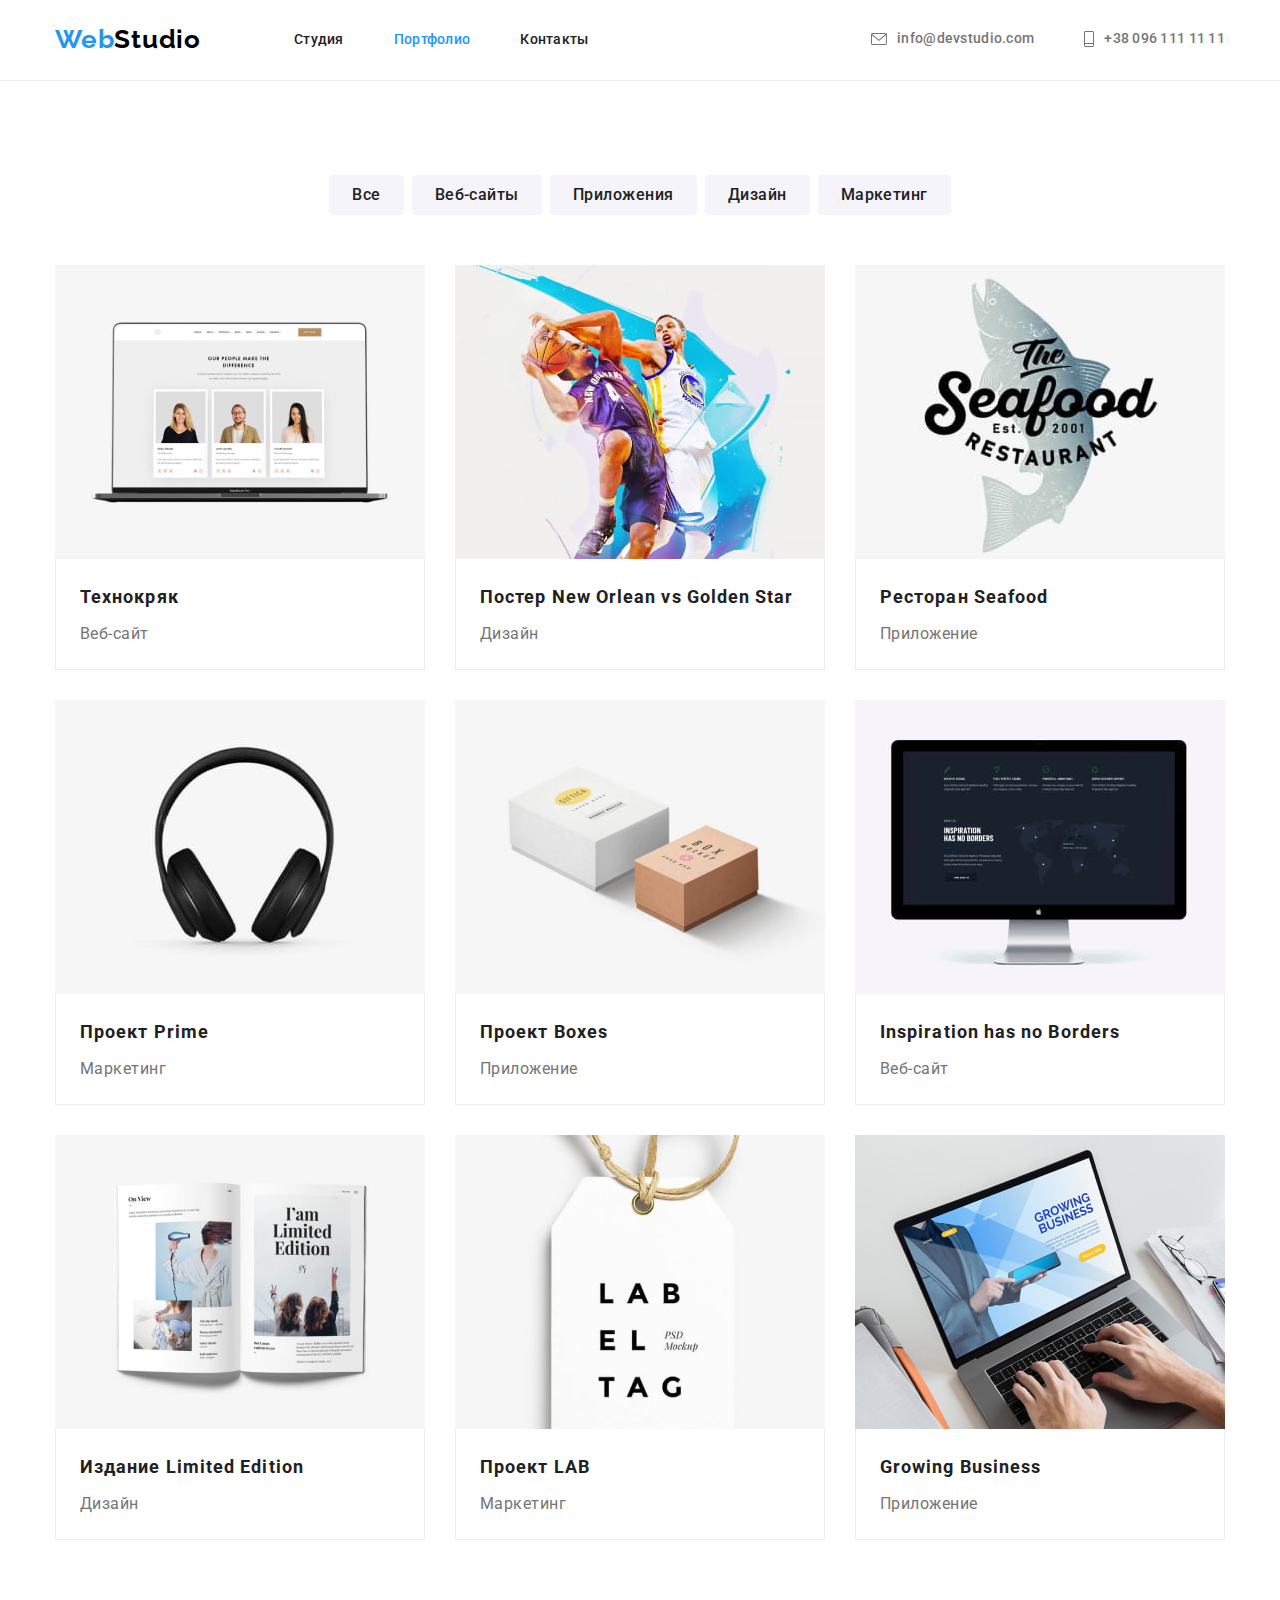
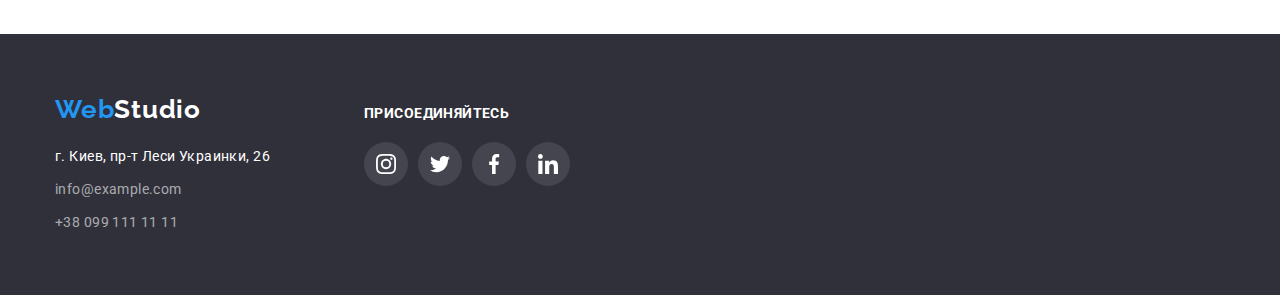
==== commit 47151b0f: "Убирает оформление ссылок по умолчанию, меняет цвет текста" ====
--- a/portfolio.html
+++ b/portfolio.html
@@ -105,7 +105,7 @@
               </a>
             </li>
             <li class="portfolio-card">
-              <a class="portfolio-card-link" href="#">
+              <a class="portfolio-card-link link" href="#">
                 <img
                   src="./images/portfolio-img3.jpg"
                   alt="Проект приложения"
@@ -119,7 +119,7 @@
               </a>
             </li>
             <li class="portfolio-card">
-              <a class="portfolio-card-link" href="">
+              <a class="portfolio-card-link link" href="">
                 <img
                   src="./images/portfolio-img4.jpg"
                   alt="Маркетинговый проект"
@@ -133,7 +133,7 @@
               </a>
             </li>
             <li class="portfolio-card">
-              <a class="portfolio-card-link" href="">
+              <a class="portfolio-card-link link" href="">
                 <img
                   src="./images/portfolio-img5.jpg"
                   alt="Проект приложения"
@@ -147,7 +147,7 @@
               </a>
             </li>
             <li class="portfolio-card">
-              <a class="portfolio-card-link" href="">
+              <a class="portfolio-card-link link" href="">
                 <img
                   src="./images/portfolio-img6.jpg"
                   alt="Проект веб-сайта"
@@ -161,7 +161,7 @@
               </a>
             </li>
             <li class="portfolio-card">
-              <a class="portfolio-card-link" href="">
+              <a class="portfolio-card-link link" href="">
                 <img
                   src="./images/portfolio-img7.jpg"
                   alt="Проект дизайна издания"
@@ -175,7 +175,7 @@
               </a>
             </li>
             <li class="portfolio-card">
-              <a class="portfolio-card-link" href="">
+              <a class="portfolio-card-link link" href="">
                 <img
                   src="./images/portfolio-img8.jpg"
                   alt="Маркетинговый проект"
@@ -189,7 +189,7 @@
               </a>
             </li>
             <li class="portfolio-card">
-              <a class="portfolio-card-link" href="">
+              <a class="portfolio-card-link link" href="">
                 <img
                   src="./images/portfolio-img9.jpg"
                   alt="Проект приложения"
--- a/сss/styles.css
+++ b/сss/styles.css
@@ -451,6 +451,9 @@
 .portfolio-card:not(:nth-last-child(-n + 3)) {
   margin-bottom: 30px;
 }
+.portfolio-card-link {
+  display: block;
+}
 .portfolio-card-link:hover,
 .portfolio-card-link:focus {
   box-shadow: 0px 1px 1px rgba(0, 0, 0, 0.12), 0px 4px 4px rgba(0, 0, 0, 0.06),
@@ -467,6 +470,7 @@
   font-size: 18px;
   line-height: 2;
   letter-spacing: 0.06em;
+  color: var(--text-primary-color);
   margin-bottom: 4px;
 }
 .portfolio-text {
